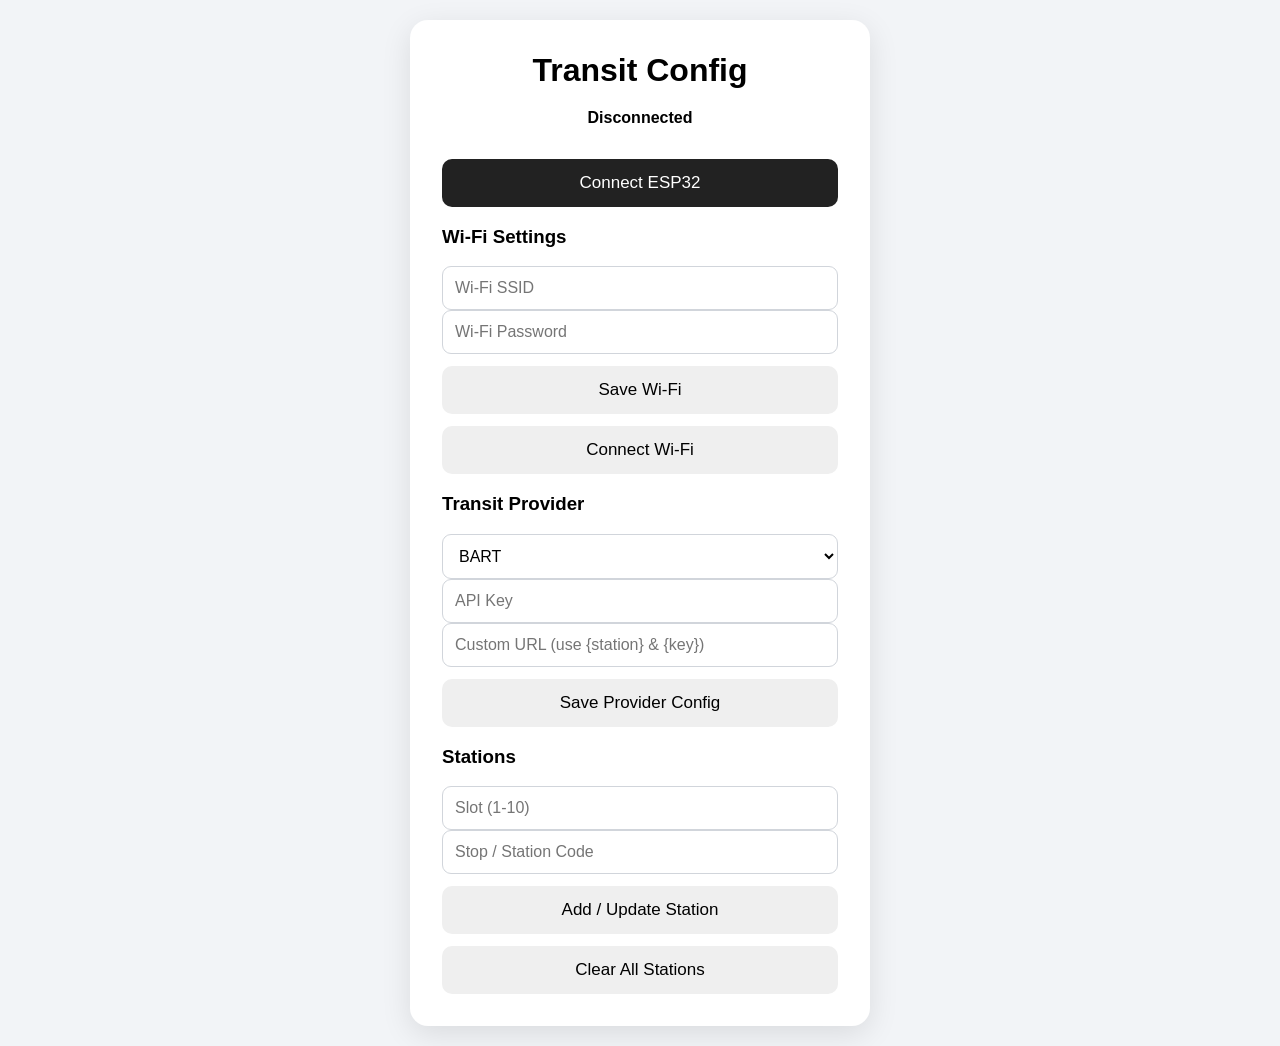
==== web_app/index.html @ 74bcb09c "Update index.html" ====
<!DOCTYPE html>
<html lang="en">
<head>
  <meta charset="UTF-8">
  <meta name="viewport" content="width=device-width, initial-scale=1.0">
  <title>Transit Tracker Configurator</title>
  <link rel="stylesheet" href="style.css">
</head>
<body>
  <main class="card">
    <h1>Transit Config</h1>
    <p id="status" class="status">Disconnected</p>

    <button id="connect">Connect ESP32</button>

    <div id="controls" class="controls hidden">
      <!-- Wi-Fi Settings -->
      <section class="section">
        <h3>Wi-Fi Settings</h3>
        <input type="text" id="wifiSSID" placeholder="Wi-Fi SSID">
        <input type="password" id="wifiPass" placeholder="Wi-Fi Password">
        <div class="button-group">
          <button id="saveWifi" class="action-btn">Save Wi-Fi</button>
          <button id="connectWifi" class="action-btn secondary">Connect Wi-Fi</button>
        </div>
      </section>

      <!-- Provider & API Settings -->
      <section class="section">
        <h3>Transit Provider</h3>
        <select id="provider">
          <option value="bart">BART</option>
          <option value="muni">SF Muni (511.org)</option>
          <option value="vta">VTA (511.org)</option>
          <option value="caltrain">Caltrain (511.org)</option>
          <option value="511">Generic 511.org</option>
          <option value="custom">Custom Endpoint</option>
        </select>
        <input type="text" id="apiKey" placeholder="API Key">
        <input type="text" id="apiUrl" class="hidden" placeholder="Custom URL (use {station} & {key})">
        <button id="saveProvider" class="action-btn">Save Provider Config</button>
      </section>

      <!-- Station Management -->
      <section class="section">
        <h3>Stations</h3>
        <div class="inline-input">
          <input type="number" id="stationNum" min="1" max="10" placeholder="Slot (1-10)">
          <input type="text" id="stationCode" placeholder="Stop / Station Code">
        </div>
        <button id="saveStation" class="action-btn">Add / Update Station</button>
        <button id="clearStations" class="action-btn danger">Clear All Stations</button>
      </section>
    </div>
  </main>

  <script src="app.js"></script>
</body>
</html>
---- web_app/style.css ----
* {
  box-sizing: border-box;
}

body {
  margin: 0;
  min-height: 100vh;
  display: flex;
  align-items: center;
  justify-content: center;
  padding: 20px;
  font-family: Arial, sans-serif;
  background: #f2f4f7;
}

.card {
  width: min(100%, 460px);
  padding: 32px;
  background: white;
  border-radius: 18px;
  box-shadow: 0 8px 30px rgba(0, 0, 0, 0.10);
}

h1 {
  margin: 0;
  text-align: center;
}

h2 {
  margin: 28px 0 16px;
  font-size: 20px;
}

.status {
  margin: 20px 0;
  text-align: center;
  font-weight: bold;
}

button {
  width: 100%;
  padding: 14px;
  margin-top: 12px;
  border: 0;
  border-radius: 10px;
  font-size: 17px;
  cursor: pointer;
}

#connect {
  background: #222;
  color: white;
}

#save {
  margin-top: 28px;
  background: #2563eb;
  color: white;
}

button:active {
  transform: scale(0.98);
}

button:disabled {
  opacity: 0.45;
  cursor: not-allowed;
}

.config {
  margin-top: 10px;
}

label {
  display: block;
  margin-top: 14px;
  margin-bottom: 6px;
  text-align: left;
  font-weight: bold;
}

input,
select {
  width: 100%;
  padding: 12px;
  border: 1px solid #d1d5db;
  border-radius: 9px;
  background: white;
  font-size: 16px;
}

input:focus,
select:focus {
  outline: 2px solid #2563eb;
  border-color: transparent;
}
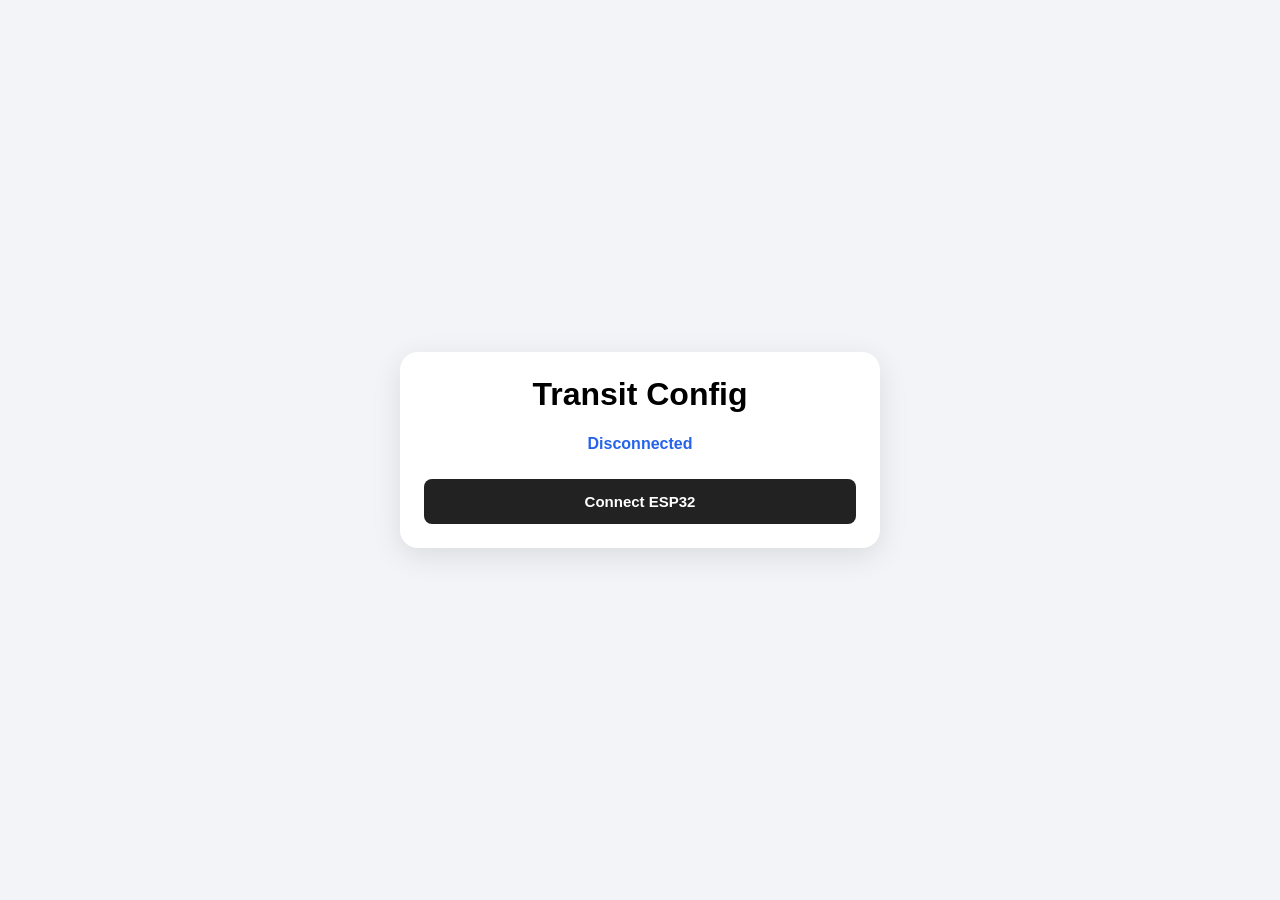
==== commit 44a2c0f5: "Convert station input to dropdown" ====
--- a/web_app/index.html
+++ b/web_app/index.html
@@ -46,7 +46,9 @@
         <h3>Stations</h3>
         <div class="inline-input">
           <input type="number" id="stationNum" min="1" max="10" placeholder="Slot (1-10)">
-          <input type="text" id="stationCode" placeholder="Stop / Station Code">
+          <select id="stationCode">
+            <option value="">Select a Station</option>
+          </select>
         </div>
         <button id="saveStation" class="action-btn">Add / Update Station</button>
         <button id="clearStations" class="action-btn danger">Clear All Stations</button>
--- a/web_app/style.css
+++ b/web_app/style.css
@@ -8,42 +8,75 @@
   display: flex;
   align-items: center;
   justify-content: center;
-  padding: 20px;
   font-family: Arial, sans-serif;
   background: #f2f4f7;
 }
 
 .card {
-  width: min(100%, 460px);
-  padding: 32px;
+  width: min(92%, 480px);
+  padding: 24px;
+  text-align: center;
   background: white;
   border-radius: 18px;
-  box-shadow: 0 8px 30px rgba(0, 0, 0, 0.10);
+  box-shadow: 0 8px 30px rgba(0,0,0,0.10);
 }
 
 h1 {
-  margin: 0;
-  text-align: center;
+  margin-top: 0;
 }
 
-h2 {
-  margin: 28px 0 16px;
-  font-size: 20px;
+h3 {
+  margin: 0 0 8px 0;
+  font-size: 16px;
+  text-align: left;
+  color: #444;
 }
 
 .status {
-  margin: 20px 0;
-  text-align: center;
+  margin: 12px 0 20px;
   font-weight: bold;
+  color: #2563eb;
+}
+
+.section {
+  margin-top: 20px;
+  padding: 16px;
+  border: 1px solid #e5e7eb;
+  border-radius: 12px;
+  background: #fafafa;
+}
+
+input, select {
+  width: 100%;
+  padding: 12px;
+  margin-bottom: 8px;
+  border: 1px solid #ccc;
+  border-radius: 8px;
+  font-size: 15px;
+}
+
+.inline-input {
+  display: flex;
+  gap: 8px;
+}
+
+.inline-input input:first-child {
+  width: 40%;
+}
+
+.button-group {
+  display: flex;
+  gap: 8px;
 }
 
 button {
   width: 100%;
   padding: 14px;
-  margin-top: 12px;
+  margin-top: 6px;
   border: 0;
-  border-radius: 10px;
-  font-size: 17px;
+  border-radius: 8px;
+  font-size: 15px;
+  font-weight: bold;
   cursor: pointer;
 }
 
@@ -52,9 +85,18 @@
   color: white;
 }
 
-#save {
-  margin-top: 28px;
+.action-btn {
   background: #2563eb;
+  color: white;
+}
+
+.action-btn.secondary {
+  background: #4b5563;
+  color: white;
+}
+
+.action-btn.danger {
+  background: #dc2626;
   color: white;
 }
 
@@ -62,35 +104,6 @@
   transform: scale(0.98);
 }
 
-button:disabled {
-  opacity: 0.45;
-  cursor: not-allowed;
+.hidden {
+  display: none !important;
 }
-
-.config {
-  margin-top: 10px;
-}
-
-label {
-  display: block;
-  margin-top: 14px;
-  margin-bottom: 6px;
-  text-align: left;
-  font-weight: bold;
-}
-
-input,
-select {
-  width: 100%;
-  padding: 12px;
-  border: 1px solid #d1d5db;
-  border-radius: 9px;
-  background: white;
-  font-size: 16px;
-}
-
-input:focus,
-select:focus {
-  outline: 2px solid #2563eb;
-  border-color: transparent;
-}
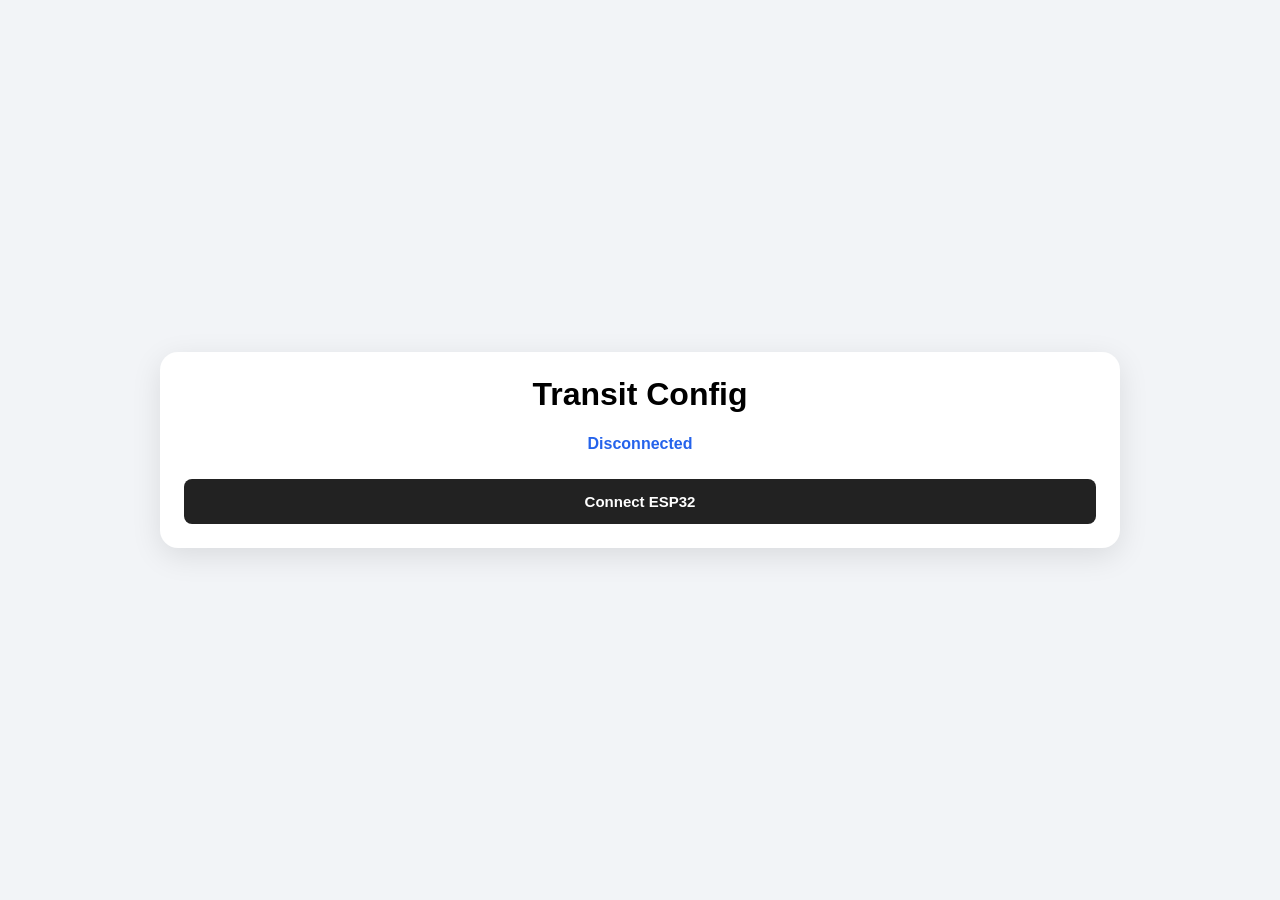
==== commit 979730bb: "Force API fetch on station config and implement two-column layout Firmware: - Force API data fetch w" ====
--- a/web_app/index.html
+++ b/web_app/index.html
@@ -14,48 +14,91 @@
     <button id="connect">Connect ESP32</button>
 
     <div id="controls" class="controls hidden">
-      <!-- Wi-Fi Settings -->
-      <section class="section">
-        <h3>Wi-Fi Settings</h3>
-        <input type="text" id="wifiSSID" placeholder="Wi-Fi SSID">
-        <input type="password" id="wifiPass" placeholder="Wi-Fi Password">
-        <div class="button-group">
-          <button id="saveWifi" class="action-btn">Save Wi-Fi</button>
-          <button id="connectWifi" class="action-btn secondary">Connect Wi-Fi</button>
+      <!-- Two-column layout -->
+      <div class="column-layout">
+        <!-- Left Column -->
+        <div class="column">
+          <!-- Wi-Fi Settings -->
+          <section class="section">
+            <h3>Wi-Fi Settings</h3>
+            <input type="text" id="wifiSSID" placeholder="Wi-Fi SSID">
+            <input type="password" id="wifiPass" placeholder="Wi-Fi Password">
+            <div class="button-group">
+              <button id="saveWifi" class="action-btn">Save Wi-Fi</button>
+              <button id="connectWifi" class="action-btn secondary">Connect Wi-Fi</button>
+            </div>
+          </section>
+
+          <!-- Provider & API Settings -->
+          <section class="section">
+            <h3>Transit Provider</h3>
+            <select id="provider">
+              <option value="bart">BART</option>
+              <option value="muni">SF Muni (511.org)</option>
+              <option value="vta">VTA (511.org)</option>
+              <option value="caltrain">Caltrain (511.org)</option>
+              <option value="actransit">AC Transit (511.org)</option>
+              <option value="custom">Custom Endpoint</option>
+            </select>
+            <input type="text" id="apiKey" placeholder="API Key">
+            <input type="text" id="apiUrl" class="hidden" placeholder="Custom URL (use {station} & {key})">
+            <button id="saveProvider" class="action-btn">Save Provider Config</button>
+          </section>
         </div>
-      </section>
 
-      <!-- Provider & API Settings -->
-      <section class="section">
-        <h3>Transit Provider</h3>
-        <select id="provider">
-          <option value="bart">BART</option>
-          <option value="muni">SF Muni (511.org)</option>
-          <option value="vta">VTA (511.org)</option>
-          <option value="caltrain">Caltrain (511.org)</option>
-          <option value="511">Generic 511.org</option>
-          <option value="custom">Custom Endpoint</option>
-        </select>
-        <input type="text" id="apiKey" placeholder="API Key">
-        <input type="text" id="apiUrl" class="hidden" placeholder="Custom URL (use {station} & {key})">
-        <button id="saveProvider" class="action-btn">Save Provider Config</button>
-      </section>
+        <!-- Right Column -->
+        <div class="column">
+          <!-- Timing Settings -->
+          <section class="section">
+            <h3>Timing Settings</h3>
+            <input type="number" id="switchInterval" placeholder="Station Switch Interval (ms)">
+            <input type="number" id="apiInterval" placeholder="API Fetch Interval (ms)">
+            <button id="saveTiming" class="action-btn">Save Timing Settings</button>
+          </section>
 
-      <!-- Station Management -->
-      <section class="section">
-        <h3>Stations</h3>
-        <div class="inline-input">
-          <input type="number" id="stationNum" min="1" max="10" placeholder="Slot (1-10)">
-          <select id="stationCode">
-            <option value="">Select a Station</option>
-          </select>
+          <!-- Station Management -->
+          <section class="section">
+            <h3>Stations</h3>
+            <div class="button-group">
+                <button id="fetchStations" class="action-btn">Fetch Configured Stations</button>
+            </div>
+            <div id="stationList" class="station-list">
+              <p>No stations configured yet.</p>
+            </div>
+            <div class="inline-input">
+              <select id="stationSlot">
+                <option value="">Select Slot (1-10)</option>
+                <option value="1">Slot 1</option>
+                <option value="2">Slot 2</option>
+                <option value="3">Slot 3</option>
+                <option value="4">Slot 4</option>
+                <option value="5">Slot 5</option>
+                <option value="6">Slot 6</option>
+                <option value="7">Slot 7</option>
+                <option value="8">Slot 8</option>
+                <option value="9">Slot 9</option>
+                <option value="10">Slot 10</option>
+              </select>
+            </div>
+            <div class="station-search">
+              <div class="search-input-wrapper">
+                <input type="text" id="stationSearch" placeholder="Search for a stop (type 3+ chars) or enter code manually..." autocomplete="off">
+                <button id="useLocation" class="action-btn secondary" title="Find stops near me">📍 Use My Location</button>
+              </div>
+              <div id="searchResults" class="search-results hidden"></div>
+              <div class="manual-entry">
+                <small>Or enter stop code directly:</small>
+                <input type="text" id="stationCode" placeholder="Stop Code (e.g., 16001, EMBR)">
+              </div>
+            </div>
+            <button id="saveStation" class="action-btn">Add / Update Station</button>
+            <button id="clearStations" class="action-btn danger">Clear All Stations</button>
+          </section>
         </div>
-        <button id="saveStation" class="action-btn">Add / Update Station</button>
-        <button id="clearStations" class="action-btn danger">Clear All Stations</button>
-      </section>
+      </div>
     </div>
   </main>
 
   <script src="app.js"></script>
 </body>
-</html>
+</html>
--- a/web_app/style.css
+++ b/web_app/style.css
@@ -13,7 +13,7 @@
 }
 
 .card {
-  width: min(92%, 480px);
+  width: min(96%, 960px);
   padding: 24px;
   text-align: center;
   background: white;
@@ -107,3 +107,80 @@
 .hidden {
   display: none !important;
 }
+
+/* Search-specific styles */
+.search-input-wrapper {
+  display: flex;
+  gap: 8px;
+  margin-bottom: 8px;
+}
+
+.search-input-wrapper input {
+  flex: 1;
+}
+
+.search-input-wrapper button {
+  width: auto;
+  padding: 12px 16px;
+}
+
+.search-results {
+  position: relative;
+  max-height: 200px;
+  overflow-y: auto;
+  margin-bottom: 8px;
+  border: 1px solid #e5e7eb;
+  border-radius: 8px;
+  background: white;
+  text-align: left;
+}
+
+.search-result {
+  padding: 12px;
+  cursor: pointer;
+  border-bottom: 1px solid #f2f4f7;
+}
+
+.search-result:hover {
+  background: #f2f4f7;
+}
+
+.manual-entry {
+  margin-top: 8px;
+  padding-top: 8px;
+  border-top: 1px solid #e5e7eb;
+}
+
+.manual-entry small {
+  display: block;
+  margin-bottom: 4px;
+  color: #6b7280;
+}
+
+.station-list {
+  min-height: 60px;
+  padding: 8px;
+  margin-bottom: 12px;
+  border: 1px solid #e5e7eb;
+  border-radius: 8px;
+  background: white;
+  text-align: left;
+}
+
+.station-list p {
+  margin: 0;
+  color: #6b7280;
+}
+
+/* Two-column layout */
+.column-layout {
+  display: grid;
+  grid-template-columns: 1fr 1fr;
+  gap: 20px;
+}
+
+@media (max-width: 768px) {
+  .column-layout {
+    grid-template-columns: 1fr;
+  }
+}
